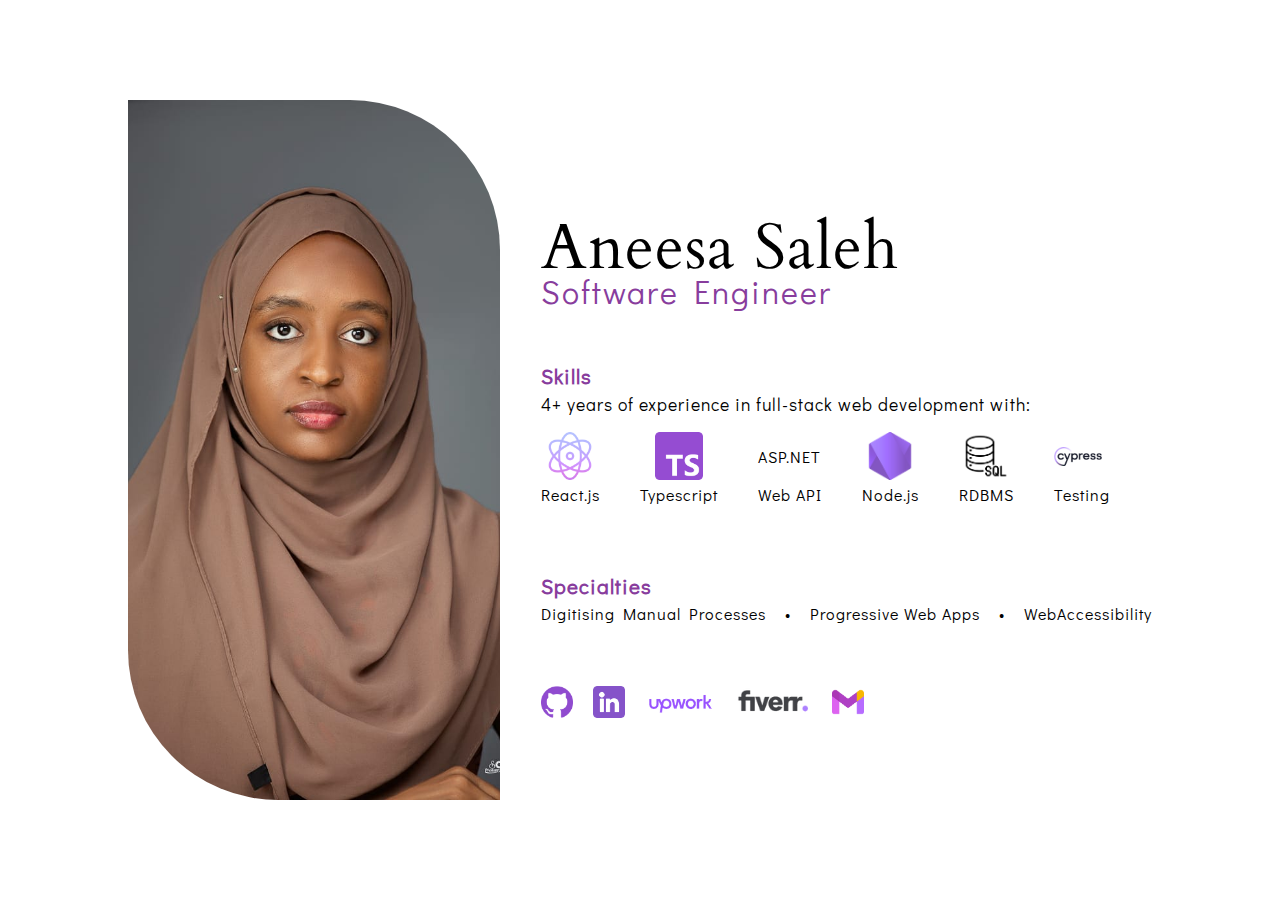
==== index.html @ b276dcd1 "Add styling for desktop mode" ====
<!DOCTYPE html>
<html>

<head>
    <meta charset="UTF-8">
    <meta name="viewport" content="width=device-width, initial-scale=1.0">
    <title>Aneesa Saleh - Software Engineer</title>
    <link rel="preconnect" href="https://fonts.googleapis.com">
    <link rel="preconnect" href="https://fonts.gstatic.com" crossorigin>
    <link
        href="https://fonts.googleapis.com/css2?family=Cardo&family=Didact+Gothic&family=Open+Sans:wght@300&display=swap"
        rel="stylesheet">
    <link rel="stylesheet" href="css/styles.css">
</head>

<body>
    <div class="page">
        <div class="page-content">
            <div class="headshot">
                <img class="headshot-image" alt="Aneesa Saleh's Professional Headshot" src="images/aneesa-saleh.jpeg" />
            </div>
            <div class="details">
                <div class="header">
                    <h1 class="full-name">Aneesa Saleh</h1>
                    <h2 class="professional-summary">Software Engineer</h2>
                </div>

                <section class="skills">
                    <h3>Skills</h3>
                    <p class="skills-intro">4+ years of experience in full-stack web development with:</p>
                    <ul class="skills-list horizontal-list">
                        <li class="skill-item">
                            <figure>
                                <img class="skill-icon" alt="React.js icon" src="images/react.png" aria-hidden="true" />
                                <figcaption>React.js</figcaption>
                            </figure>
                        </li>
                        <li class="skill-item">
                            <figure>
                                <img class="skill-icon" src="images/typescript.png" aria-hidden="true" />
                                <figcaption>Typescript</figcaption>
                            </figure>
                        </li>
                        <li class="skill-item figure">
                            <span class="text-icon aspnet-icon" aria-describedby="aspnet-caption">ASP.NET</span>
                            <span class="caption" id="aspnet-caption">Web API</figcaption>
                        </li>
                        <li class="skill-item">
                            <figure>
                                <img class="skill-icon" src="images/nodejs.png" aria-hidden="true" />
                                <figcaption>Node.js</figcaption>
                            </figure>
                        </li>
                        <li class="skill-item">
                            <figure>
                                <img class="skill-icon" src="images/sql.png" alt="SQL" />
                                <figcaption>RDBMS</figcaption>
                            </figure>
                        </li>
                        <li class="skill-item">
                            <figure>
                                <span class="text-icon">
                                    <img class="skill-icon" src="images/cypress.png" alt="Cypress" />
                                </span>
                                <figcaption>Testing</figcaption>
                            </figure>
                        </li>
                    </ul>
                </section>

                <section>
                    <h3>Specialties</h3>
                    <ul class="specialties-list horizontal-list">
                        <li>Digitising Manual Processes</li>
                        <span class="horizontal-list-separator">•</span>
                        <li>Progressive Web Apps</li>
                        <span class="horizontal-list-separator">•</span>
                        <li>WebAccessibility</li>
                    </ul>
                </section>

                <section class="connect" aria-details="Connect with me on other platforms">
                    <ul class="connect-list horizontal-list">
                        <li>
                            <a class="image-link" href="https://github.com/aneesa-saleh">
                                <img class="connect-icon" alt="Github" src="images/github.png">
                            </a>
                        </li>
                        <li>
                            <a class="image-link" href="https://www.linkedin.com/in/aneesa-saleh/">
                                <img class="connect-icon" alt="LinkedIn" src="images/linkedin.png">
                            </a>
                        </li>
                        <li>
                            <a class="image-link" href="https://www.upwork.com/freelancers/~0116786d02f9544e11">
                                <img class="connect-icon" alt="Upwork" src="images/upwork.png">
                            </a>
                        </li>
                        <li>
                            <a class="image-link" href="https://www.fiverr.com/aneesa_saleh">
                                <img class="connect-icon" alt="Fiverr" src="images/fiverr.png">
                            </a>
                        </li>
                        <li>
                            <a class="image-link" href="">
                                <img class="connect-icon" alt="Gmail" src="images/gmail.png">
                            </a>
                        </li>
                    </ul>
                </section>
            </div>
        </div>

    </div>
</body>

</html>
---- css/styles.css ----
html,
body {
    height: 100%;
    width: 100%;
    margin: 0;
    padding: 0;
}

* {
    font-family: 'Didact Gothic', sans-serif;
    letter-spacing: 1px;
}

h1 {
    font-family: 'Cardo', serif;
}

h2,
h3 {
    color: #883D9D;
}

h3 {
    margin-bottom: 3px;
    font-size: 1.3em;
}

.page {
    height: 100vh;
    max-height: 100vh;
    display: flex;
    justify-content: center;
}

.page-content {
    width: 80%;
    max-width: 1100px;
    display: flex;
    justify-content: center;
}

.headshot {
    height: 100vh;
    display: flex;
    align-items: center;
}

.headshot-image {
    height: 80%;
    max-height: 700px;
    border-top-right-radius: 150px;
    border-bottom-left-radius: 150px;
    width: 90%;
    object-fit: cover;
}

.details {
    max-width: 60%;
    display: flex;
    flex-direction: column;
    justify-content: center;
    row-gap: 30px;
    flex-grow: 1;
}

.full-name {
    margin-bottom: -20px;
    font-size: 4em;
    font-weight: 400;
}

.professional-summary {
    margin: 0;
    font-weight: 400;
    letter-spacing: 2px;
    font-size: 2em;
}

.horizontal-list {
    display: flex;
    max-width: 100%;
    overflow: auto;
    padding: 0;
}

.horizontal-list li {
    list-style-type: none;
}

.skill-item figure,
.figure {
    margin: 0 20px;
    text-align: center;
}

.skill-item:first-child figure {
    margin-left: 0;
}

.skill-icon {
    width: 3em;
}

.text-icon {
    height: 3em;
    display: flex;
    align-items: center;
    margin-bottom: 4px;
}

.connect-icon {
    height: 2em;
}

figcaption,
.caption {
    text-align: center;
}

a {
    list-style: none;
}

.specialties-list {
    justify-content: space-between;
    margin-top: 0;
    letter-spacing: normal;
}

.skills-intro {
    margin: 0;
    font-size: 1.1em;
}

.connect-list {
    width: fit-content;
    column-gap: 20px;
}
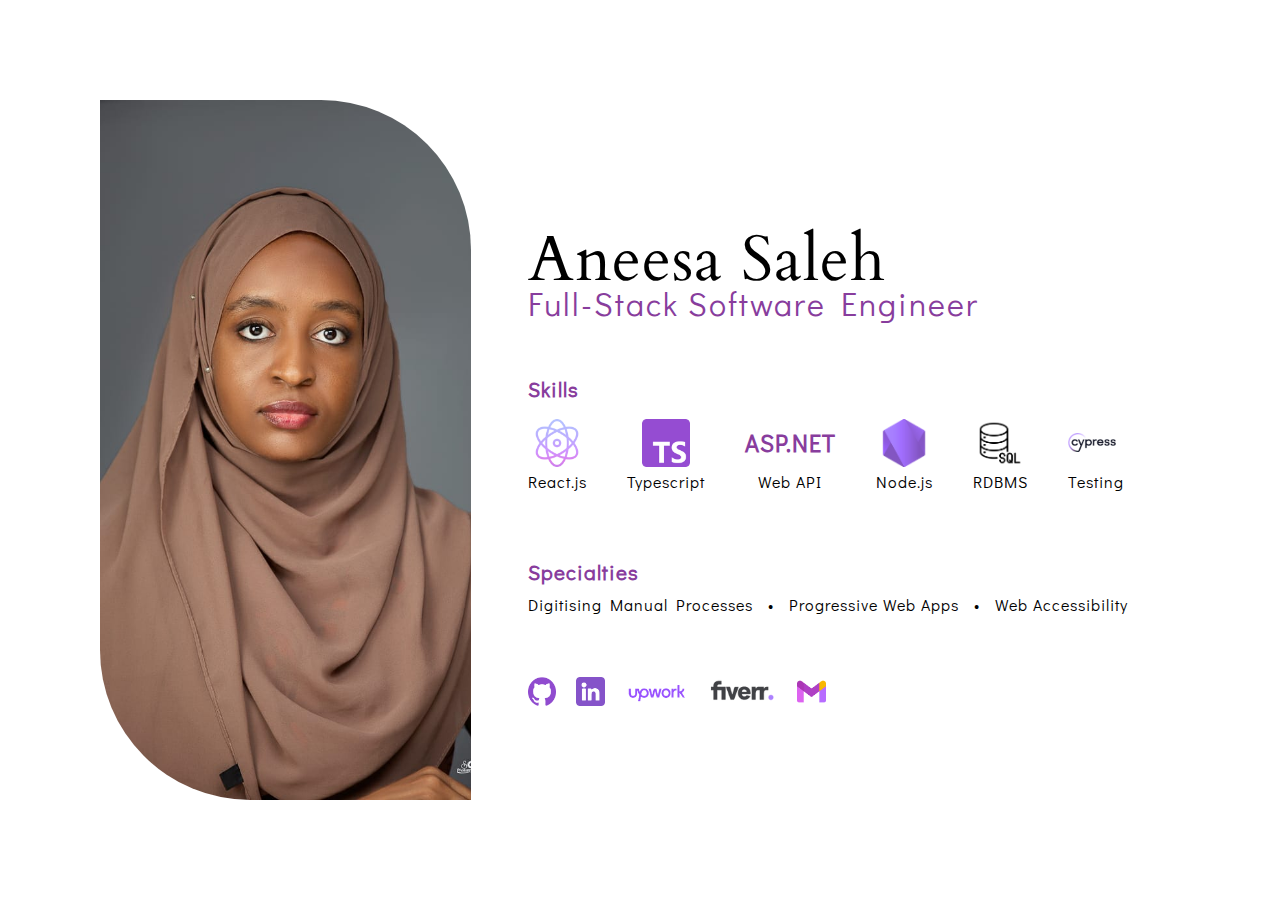
==== commit e1dfb9b0: "Clean up desktop styling" ====
--- a/index.html
+++ b/index.html
@@ -11,6 +11,13 @@
         href="https://fonts.googleapis.com/css2?family=Cardo&family=Didact+Gothic&family=Open+Sans:wght@300&display=swap"
         rel="stylesheet">
     <link rel="stylesheet" href="css/styles.css">
+    <link rel="apple-touch-icon" sizes="180x180" href="/apple-touch-icon.png">
+    <link rel="icon" type="image/png" sizes="32x32" href="/favicon-32x32.png">
+    <link rel="icon" type="image/png" sizes="16x16" href="/favicon-16x16.png">
+    <link rel="manifest" href="/site.webmanifest">
+    <link rel="mask-icon" href="/safari-pinned-tab.svg" color="#5bbad5">
+    <meta name="msapplication-TileColor" content="#883d9d">
+    <meta name="theme-color" content="#ffffff">
 </head>
 
 <body>
@@ -22,12 +29,11 @@
             <div class="details">
                 <div class="header">
                     <h1 class="full-name">Aneesa Saleh</h1>
-                    <h2 class="professional-summary">Software Engineer</h2>
+                    <h2 class="professional-summary">Full-Stack Software Engineer</h2>
                 </div>
 
                 <section class="skills">
                     <h3>Skills</h3>
-                    <p class="skills-intro">4+ years of experience in full-stack web development with:</p>
                     <ul class="skills-list horizontal-list">
                         <li class="skill-item">
                             <figure>
@@ -59,7 +65,7 @@
                         </li>
                         <li class="skill-item">
                             <figure>
-                                <span class="text-icon">
+                                <span class="text-icon cypress-icon">
                                     <img class="skill-icon" src="images/cypress.png" alt="Cypress" />
                                 </span>
                                 <figcaption>Testing</figcaption>
@@ -75,7 +81,7 @@
                         <span class="horizontal-list-separator">•</span>
                         <li>Progressive Web Apps</li>
                         <span class="horizontal-list-separator">•</span>
-                        <li>WebAccessibility</li>
+                        <li>Web Accessibility</li>
                     </ul>
                 </section>
 
@@ -83,27 +89,27 @@
                     <ul class="connect-list horizontal-list">
                         <li>
                             <a class="image-link" href="https://github.com/aneesa-saleh">
-                                <img class="connect-icon" alt="Github" src="images/github.png">
+                                <img class="connect-icon" alt="Github account" src="images/github.png">
                             </a>
                         </li>
                         <li>
                             <a class="image-link" href="https://www.linkedin.com/in/aneesa-saleh/">
-                                <img class="connect-icon" alt="LinkedIn" src="images/linkedin.png">
+                                <img class="connect-icon" alt="LinkedIn account" src="images/linkedin.png">
                             </a>
                         </li>
                         <li>
                             <a class="image-link" href="https://www.upwork.com/freelancers/~0116786d02f9544e11">
-                                <img class="connect-icon" alt="Upwork" src="images/upwork.png">
+                                <img class="connect-icon" alt="Upwork account" src="images/upwork.png">
                             </a>
                         </li>
                         <li>
                             <a class="image-link" href="https://www.fiverr.com/aneesa_saleh">
-                                <img class="connect-icon" alt="Fiverr" src="images/fiverr.png">
+                                <img class="connect-icon" alt="Fiverr account" src="images/fiverr.png">
                             </a>
                         </li>
                         <li>
                             <a class="image-link" href="">
-                                <img class="connect-icon" alt="Gmail" src="images/gmail.png">
+                                <img class="connect-icon" alt="Gmail account" src="images/gmail.png">
                             </a>
                         </li>
                     </ul>
--- a/css/styles.css
+++ b/css/styles.css
@@ -33,10 +33,11 @@
 }
 
 .page-content {
-    width: 80%;
+    width: 85%;
     max-width: 1100px;
     display: flex;
     justify-content: center;
+    column-gap: 15px;
 }
 
 .headshot {
@@ -102,14 +103,24 @@
 }
 
 .text-icon {
-    height: 3em;
+    height: 2em;
     display: flex;
     align-items: center;
     margin-bottom: 4px;
 }
 
+.aspnet-icon {
+    color: #883D9D;
+    font-weight: bold;
+    font-size: 1.5em;
+}
+
+.cypress-icon {
+    height: 3em;
+}
+
 .connect-icon {
-    height: 2em;
+    height: 1.8em;
 }
 
 figcaption,
@@ -123,8 +134,9 @@
 
 .specialties-list {
     justify-content: space-between;
-    margin-top: 0;
+    margin-top: 8px;
     letter-spacing: normal;
+    max-width: 600px;
 }
 
 .skills-intro {
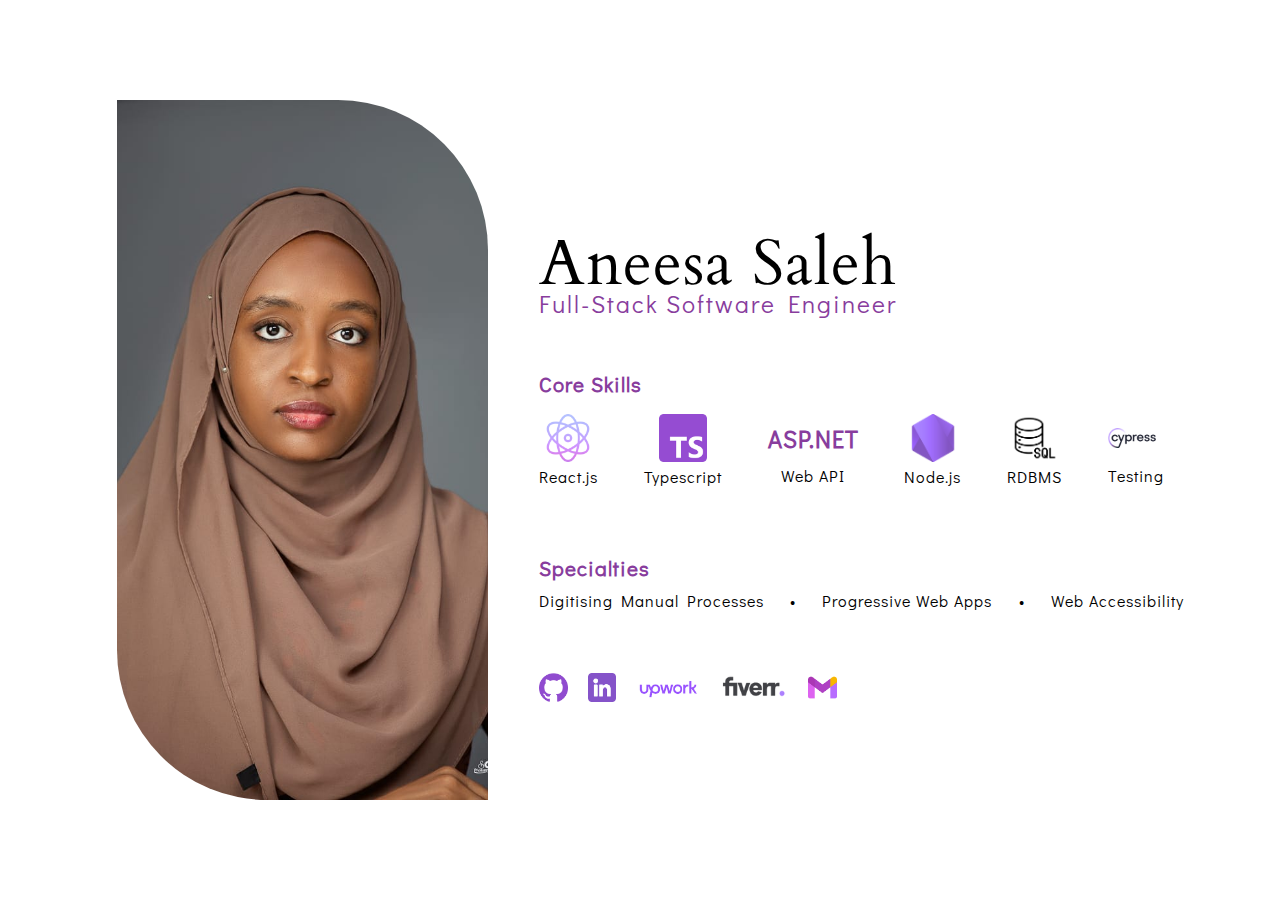
==== commit ecb2a655: "Add styles for mobile and tablet" ====
--- a/index.html
+++ b/index.html
@@ -33,7 +33,7 @@
                 </div>
 
                 <section class="skills">
-                    <h3>Skills</h3>
+                    <h3>Core Skills</h3>
                     <ul class="skills-list horizontal-list">
                         <li class="skill-item">
                             <figure>
@@ -74,7 +74,7 @@
                     </ul>
                 </section>
 
-                <section>
+                <section class="specialties">
                     <h3>Specialties</h3>
                     <ul class="specialties-list horizontal-list">
                         <li>Digitising Manual Processes</li>
--- a/css/styles.css
+++ b/css/styles.css
@@ -21,13 +21,11 @@
 }
 
 h3 {
-    margin-bottom: 3px;
-    font-size: 1.3em;
+    margin-bottom: 5px;
+    font-size: 1.3rem;
 }
 
 .page {
-    height: 100vh;
-    max-height: 100vh;
     display: flex;
     justify-content: center;
 }
@@ -37,13 +35,14 @@
     max-width: 1100px;
     display: flex;
     justify-content: center;
-    column-gap: 15px;
+    column-gap: 30px;
 }
 
 .headshot {
     height: 100vh;
     display: flex;
     align-items: center;
+    justify-content: center;
 }
 
 .headshot-image {
@@ -56,7 +55,7 @@
 }
 
 .details {
-    max-width: 60%;
+    max-width: 800px;
     display: flex;
     flex-direction: column;
     justify-content: center;
@@ -66,26 +65,28 @@
 
 .full-name {
     margin-bottom: -20px;
-    font-size: 4em;
+    font-size: 4rem;
     font-weight: 400;
+    white-space: nowrap;
 }
 
 .professional-summary {
     margin: 0;
     font-weight: 400;
     letter-spacing: 2px;
-    font-size: 2em;
+    font-size: 1.53rem;
 }
 
 .horizontal-list {
     display: flex;
     max-width: 100%;
-    overflow: auto;
     padding: 0;
+    justify-content: space-between;
 }
 
 .horizontal-list li {
     list-style-type: none;
+    white-space: nowrap;
 }
 
 .skill-item figure,
@@ -99,28 +100,28 @@
 }
 
 .skill-icon {
-    width: 3em;
+    width: 3rem;
 }
 
 .text-icon {
-    height: 2em;
+    height: 3rem;
     display: flex;
     align-items: center;
-    margin-bottom: 4px;
+    margin-bottom: 3px;
 }
 
 .aspnet-icon {
     color: #883D9D;
     font-weight: bold;
-    font-size: 1.5em;
+    font-size: 1.5rem;
 }
 
 .cypress-icon {
-    height: 3em;
+    height: 3rem;
 }
 
 .connect-icon {
-    height: 1.8em;
+    height: 1.8rem;
 }
 
 figcaption,
@@ -136,15 +137,139 @@
     justify-content: space-between;
     margin-top: 8px;
     letter-spacing: normal;
-    max-width: 600px;
+    max-width: 100%;
 }
 
 .skills-intro {
     margin: 0;
-    font-size: 1.1em;
+    font-size: 1.1rem;
 }
 
 .connect-list {
     width: fit-content;
     column-gap: 20px;
+}
+
+@media screen and (max-width: 1100px) {
+    .page-content {
+        width: 90%;
+        column-gap: 5px;
+    }
+
+    .skill-item figure,
+    .figure {
+        margin: 0 10px;
+    }
+
+    .headshot {
+        width: 20rem;
+    }
+}
+
+@media screen and (max-width: 1000px) {
+    .page {
+        min-height: 100vh;
+        align-items: center;
+    }
+
+    .page-content {
+        flex-direction: column;
+        align-items: center;
+        text-align: center;
+    }
+
+    .headshot {
+        height: fit-content;
+        width: fit-content;
+        margin: 50px 0 0;
+    }
+
+    .headshot-image {
+        height: 250px;
+        width: 250px;
+        border-radius: 50%;
+        object-position: 0 -30px;
+    }
+
+    .details {
+        width: 80%;
+    }
+
+    .full-name {
+        margin-top: 0;
+    }
+
+    .connect {
+        display: flex;
+        justify-content: center;
+    }
+
+    .specialties {
+        display: flex;
+        flex-direction: column;
+        align-items: center;
+    }
+
+    .specialties-list {
+        max-width: 600px;
+        column-gap: 10px;
+    }
+
+    .skill-item:first-child figure {
+        margin-left: 10px;
+    }
+}
+
+@media screen and (max-width: 750px) {
+    html {
+        font-size: 12px;
+    }
+
+    .headshot {
+        margin-top: 20px;
+    }
+
+    .headshot-image {
+        height: 150px;
+        width: 150px;
+    }
+
+    .details {
+        row-gap: 15px;
+        width: 95%;
+    }
+
+    .full-name {
+        font-size: 2.5rem;
+        margin-bottom: -5px;
+    }
+
+    .professional-summary {
+        font-size: 1.3rem;
+    }
+
+    .skills {
+        display: flex;
+        flex-direction: column;
+        align-items: center;
+    }
+
+    .skills-list {
+        flex-wrap: wrap;
+        width: 80%;
+        row-gap: 30px;
+    }
+
+    .aspnet-icon {
+        font-size: 1.1rem;
+    }
+
+    .horizontal-list-separator {
+        display: none;
+    }
+
+    .specialties-list {
+        flex-direction: column;
+        row-gap: 5px;
+    }
 }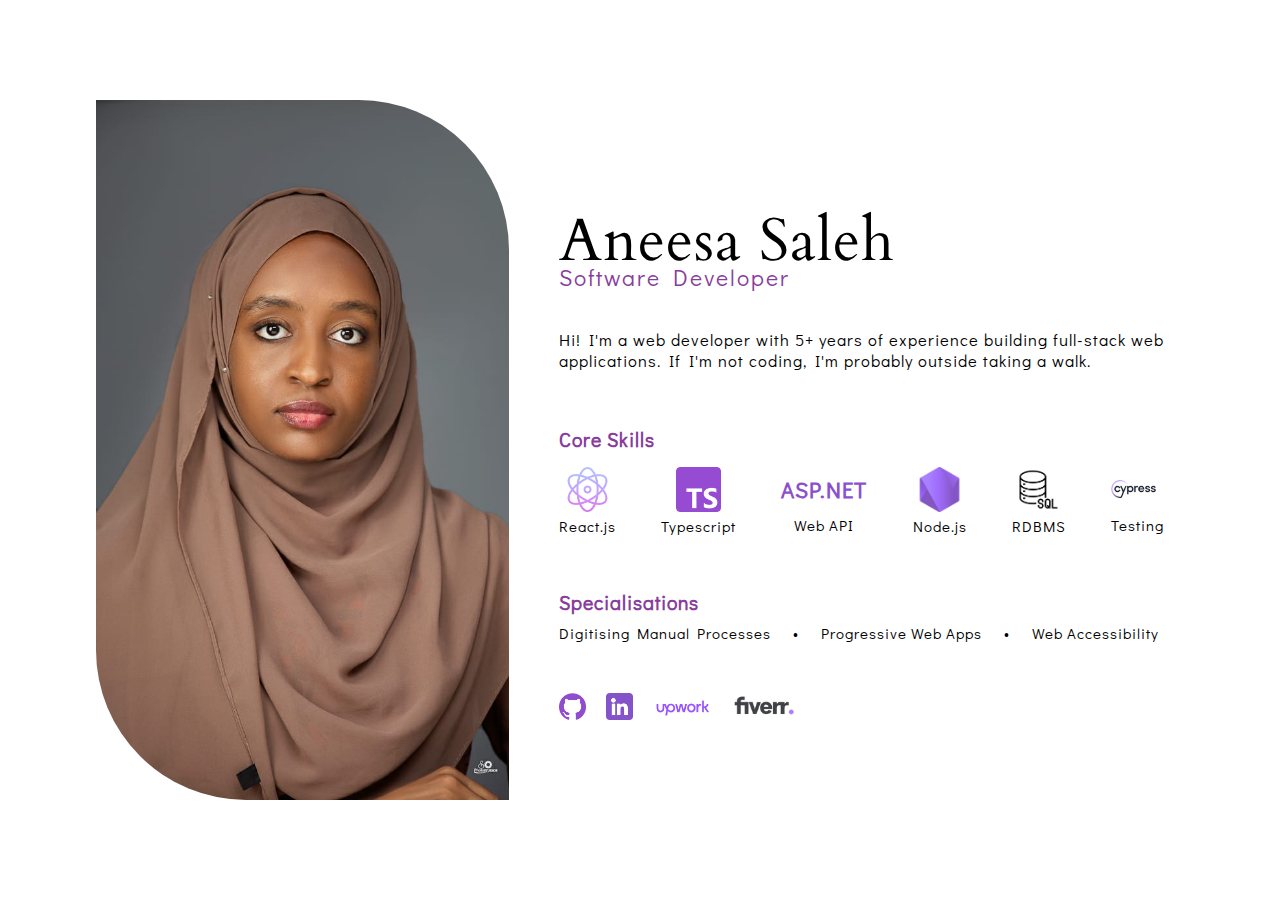
==== commit c7e01240: "Update styling on mobile and desktop" ====
--- a/index.html
+++ b/index.html
@@ -4,7 +4,7 @@
 <head>
     <meta charset="UTF-8">
     <meta name="viewport" content="width=device-width, initial-scale=1.0">
-    <title>Aneesa Saleh - Software Engineer</title>
+    <title>Aneesa Saleh - Software Developer</title>
     <link rel="preconnect" href="https://fonts.googleapis.com">
     <link rel="preconnect" href="https://fonts.gstatic.com" crossorigin>
     <link
@@ -29,8 +29,15 @@
             <div class="details">
                 <div class="header">
                     <h1 class="full-name">Aneesa Saleh</h1>
-                    <h2 class="professional-summary">Full-Stack Software Engineer</h2>
+                    <h2 class="professional-summary">Software Developer</h2>
                 </div>
+
+                <section class="about-me" aria-details="About me">
+                    <p class="about-me-text">
+                        Hi! I'm a web developer with 5+ years of experience building full-stack web applications.
+                        If I'm not coding, I'm probably outside taking a walk.
+                    </p>
+                </section>
 
                 <section class="skills">
                     <h3>Core Skills</h3>
@@ -75,7 +82,7 @@
                 </section>
 
                 <section class="specialties">
-                    <h3>Specialties</h3>
+                    <h3>Specialisations</h3>
                     <ul class="specialties-list horizontal-list">
                         <li>Digitising Manual Processes</li>
                         <span class="horizontal-list-separator">•</span>
@@ -107,11 +114,6 @@
                                 <img class="connect-icon" alt="Fiverr account" src="images/fiverr.png">
                             </a>
                         </li>
-                        <li>
-                            <a class="image-link" href="">
-                                <img class="connect-icon" alt="Gmail account" src="images/gmail.png">
-                            </a>
-                        </li>
                     </ul>
                 </section>
             </div>
--- a/css/styles.css
+++ b/css/styles.css
@@ -6,6 +6,10 @@
     padding: 0;
 }
 
+html {
+    font-size: 15px;
+}
+
 * {
     font-family: 'Didact Gothic', sans-serif;
     letter-spacing: 1px;
@@ -35,7 +39,7 @@
     max-width: 1100px;
     display: flex;
     justify-content: center;
-    column-gap: 30px;
+    column-gap: 50px;
 }
 
 .headshot {
@@ -50,7 +54,6 @@
     max-height: 700px;
     border-top-right-radius: 150px;
     border-bottom-left-radius: 150px;
-    width: 90%;
     object-fit: cover;
 }
 
@@ -59,7 +62,7 @@
     display: flex;
     flex-direction: column;
     justify-content: center;
-    row-gap: 30px;
+    row-gap: 20px;
     flex-grow: 1;
 }
 
@@ -77,6 +80,33 @@
     font-size: 1.53rem;
 }
 
+.about-me-text {
+    font-size: 1.1rem;
+}
+
+.instagram {
+    text-decoration: none;
+    background-color: #f3ec78;
+    background-image: linear-gradient(
+        45deg,
+        #405DE6, 
+        #5B51D8, 
+        #833AB4, 
+        #C13584,
+        #E1306C,
+        #FD1D1D,
+        #F56040,
+        #FCAF45,
+        #FFDC80
+    );
+    background-size: 100%;
+    background-clip: text;
+    -webkit-background-clip: text;
+    -moz-background-clip: text;
+    -webkit-text-fill-color: transparent; 
+    -moz-text-fill-color: transparent;
+}
+
 .horizontal-list {
     display: flex;
     max-width: 100%;
@@ -111,7 +141,7 @@
 }
 
 .aspnet-icon {
-    color: #883D9D;
+    color: #8b50cb;
     font-weight: bold;
     font-size: 1.5rem;
 }
@@ -129,15 +159,12 @@
     text-align: center;
 }
 
-a {
-    list-style: none;
-}
 
 .specialties-list {
     justify-content: space-between;
     margin-top: 8px;
     letter-spacing: normal;
-    max-width: 100%;
+    max-width: 600px;
 }
 
 .skills-intro {
@@ -151,22 +178,10 @@
 }
 
 @media screen and (max-width: 1100px) {
-    .page-content {
-        width: 90%;
-        column-gap: 5px;
-    }
-
-    .skill-item figure,
-    .figure {
-        margin: 0 10px;
-    }
-
-    .headshot {
-        width: 20rem;
-    }
-}
-
-@media screen and (max-width: 1000px) {
+    html {
+        font-size: 13px;
+    }
+
     .page {
         min-height: 100vh;
         align-items: center;
@@ -181,22 +196,24 @@
     .headshot {
         height: fit-content;
         width: fit-content;
-        margin: 50px 0 0;
+        margin: 20px 0 0;
     }
 
     .headshot-image {
-        height: 250px;
-        width: 250px;
+        height: 200px;
+        width: 200px;
         border-radius: 50%;
         object-position: 0 -30px;
     }
 
-    .details {
-        width: 80%;
-    }
-
     .full-name {
         margin-top: 0;
+        font-size: 3rem;
+        margin-bottom: -5px;
+    }
+
+    .professional-summary {
+        font-size: 1.4rem;
     }
 
     .connect {
@@ -208,6 +225,7 @@
         display: flex;
         flex-direction: column;
         align-items: center;
+
     }
 
     .specialties-list {
@@ -225,6 +243,14 @@
         font-size: 12px;
     }
 
+    .page {
+        align-items: baseline;
+    }
+
+    .page-content {
+        width: 100%;
+    }
+
     .headshot {
         margin-top: 20px;
     }
@@ -235,7 +261,7 @@
     }
 
     .details {
-        row-gap: 15px;
+        row-gap: 20px;
         width: 95%;
     }
 
@@ -272,4 +298,16 @@
         flex-direction: column;
         row-gap: 5px;
     }
+
+    .skill-item figure,
+    .figure {
+        margin: 0;
+    }
+
+    @media screen and (max-width: 600px) {
+        .skills-list {
+            justify-content: center;
+            column-gap: 20px;
+        }
+    }
 }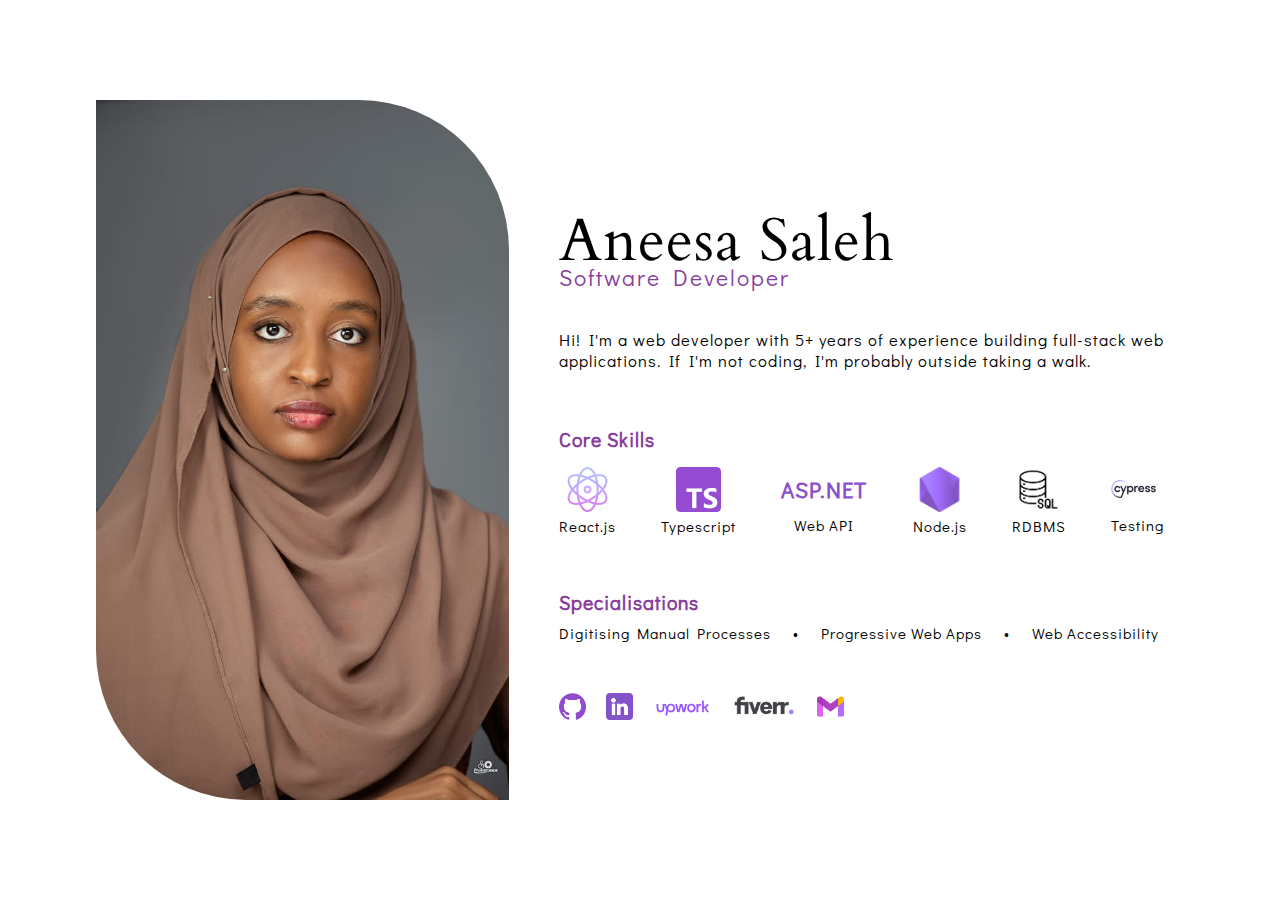
==== commit 606e7f50: "Add a link for gmail to contact section" ====
--- a/index.html
+++ b/index.html
@@ -4,7 +4,27 @@
 <head>
     <meta charset="UTF-8">
     <meta name="viewport" content="width=device-width, initial-scale=1.0">
+    <!-- Primary Meta Tags -->
     <title>Aneesa Saleh - Software Developer</title>
+    <meta name="title" content="Aneesa Saleh - Software Developer" />
+    <meta name="description" content="Full-stack Web Developer with 5+ years experience" />
+    <meta name="image" content="images/minime.jpeg"  />
+
+    <!-- Open Graph / Facebook -->
+    <meta property="og:type" content="website" />
+    <meta property="og:url" content="https://aneesa-saleh.github.io/" />
+    <meta property="og:title" content="Aneesa Saleh - Software Developer" />
+    <meta property="og:description" content="Full-stack Web Developer with 5+ years experience" />
+    <meta property="og:image" content="images/minime.jpeg" />
+
+    <!-- Twitter -->
+    <meta property="twitter:card" content="summary_large_image" />
+    <meta property="twitter:url" content="https://aneesa-saleh.github.io/" />
+    <meta property="twitter:title" content="Aneesa Saleh - Software Developer" />
+    <meta property="twitter:description" content="Full-stack Web Developer with 5+ years experience" />
+    <meta property="twitter:image" content="images/minime.jpeg" />
+
+    <!-- Meta Tags Generated with https://metatags.io -->
     <link rel="preconnect" href="https://fonts.googleapis.com">
     <link rel="preconnect" href="https://fonts.gstatic.com" crossorigin>
     <link
@@ -114,6 +134,11 @@
                                 <img class="connect-icon" alt="Fiverr account" src="images/fiverr.png">
                             </a>
                         </li>
+                        <li>
+                            <a class="image-link" href="https://mail.google.com/mail/u/0/?fs=1&tf=cm&source=mailto&to=aneesa.saleh@gmail.com">
+                                <img class="connect-icon" alt="Send me an email" src="images/gmail.png">
+                            </a>
+                        </li>
                     </ul>
                 </section>
             </div>
